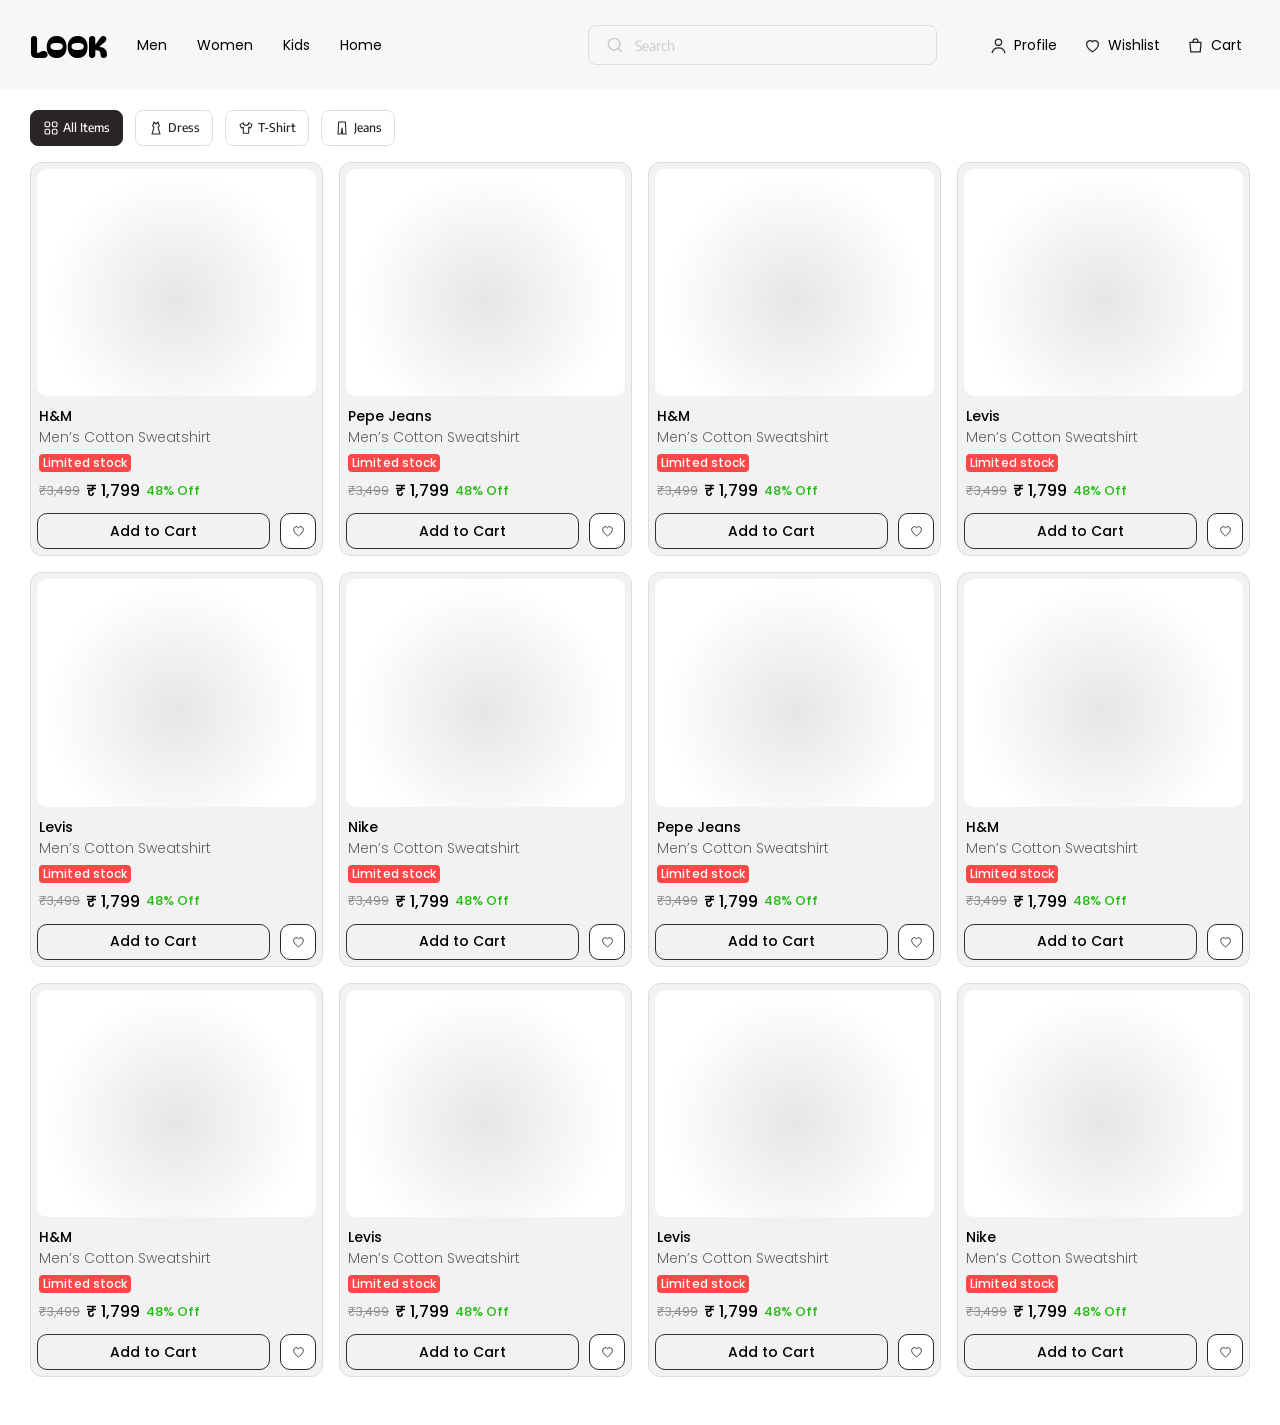
==== index.html @ 6bf1ee9b "Add files via upload" ====
<!doctype html>
<html lang="en">
<head>
<meta charset="utf-8">
<meta name="viewport" content="width=device-width, initial-scale=1">
<title>LOOK – Winterwear</title>
<link rel="preconnect" href="https://fonts.googleapis.com">
<link rel="preconnect" href="https://fonts.gstatic.com" crossorigin>
<link href="https://fonts.googleapis.com/css2?family=Bagel+Fat+One&family=Encode+Sans:wght@400;500&family=Inter:wght@500&family=Poppins:wght@300;400;500&display=swap" rel="stylesheet">
<link rel="stylesheet" href="styles.css">
</head>
<body>
<header class="top">
  <button class="icon menu" aria-label="Menu"><svg width="26" height="16" viewBox="0 0 26 16" fill="none" stroke="#292526" stroke-width="1.5" stroke-linecap="round"><path d="M13 1h12M7 8h18M2 15h23"/></svg></button>
  <a class="logo" href="#" aria-label="LOOK home"><img src="assets/logo.png" alt="" onerror="this.remove()"><span>LOOK</span></a>
  <nav class="nav" aria-label="Primary"><a href="#">Men</a><a href="#">Women</a><a href="#">Kids</a><a href="#">Home</a></nav>
  <label class="search desk"><svg width="20" height="20" viewBox="0 0 24 24" fill="none" stroke="#cac9c9" stroke-width="1.6" stroke-linecap="round"><circle cx="11" cy="11" r="7"/><path d="M20 20l-3.5-3.5"/></svg><span class="sr">Search</span><input type="search" placeholder="Search"></label>
  <div class="tools">
    <button class="tool srch" aria-label="Search"><svg width="19" height="19" viewBox="0 0 24 24" fill="none" stroke="#292526" stroke-width="1.6" stroke-linecap="round"><circle cx="11" cy="11" r="7"/><path d="M20 20l-3.5-3.5"/></svg></button>
    <button class="tool"><svg width="19" height="19" viewBox="0 0 24 24" fill="none" stroke="#292526" stroke-width="1.6" stroke-linecap="round"><circle cx="12" cy="8" r="4"/><path d="M4 21c1-4.5 4-6 8-6s7 1.5 8 6"/></svg><b>Profile</b></button>
    <button class="tool"><svg width="19" height="19" viewBox="0 0 24 24" fill="none" stroke="#292526" stroke-width="1.6" stroke-linejoin="round"><path d="M12 20s-7.5-4.6-7.5-10.2A4.3 4.3 0 0112 7.3a4.3 4.3 0 017.5 2.5C19.5 15.4 12 20 12 20z"/></svg><b>Wishlist</b></button>
    <button class="tool cart" id="cartBtn" aria-label="Cart, 0 items"><svg width="19" height="19" viewBox="0 0 24 24" fill="none" stroke="#292526" stroke-width="1.6" stroke-linecap="round" stroke-linejoin="round"><path d="M5 8h14l-1 12H6L5 8z"/><path d="M9 8V6.5a3 3 0 016 0V8"/></svg><b>Cart</b><i class="badge" id="badge" aria-hidden="true">0</i></button>
  </div>
  <div class="finder">
    <label class="search"><svg width="20" height="20" viewBox="0 0 24 24" fill="none" stroke="#cac9c9" stroke-width="1.6" stroke-linecap="round"><circle cx="11" cy="11" r="7"/><path d="M20 20l-3.5-3.5"/></svg><span class="sr">Search</span><input type="search" placeholder="Search clothes. . ."></label>
    <button class="filter" aria-label="Filters"><svg width="20" height="20" viewBox="0 0 24 24" fill="none" stroke="#fdfdfd" stroke-width="1.5" stroke-linecap="round"><path d="M3 7h9M16 7h5M3 17h5M12 17h9"/><circle cx="14" cy="7" r="2"/><circle cx="10" cy="17" r="2"/></svg></button>
  </div>
</header>
<div class="chips" role="group" aria-label="Category">
  <button class="chip on" aria-pressed="true"><svg width="16" height="16" viewBox="0 0 24 24" fill="none" stroke="currentColor" stroke-width="1.6"><rect x="3" y="3" width="7" height="7" rx="2"/><rect x="14" y="3" width="7" height="7" rx="2"/><rect x="3" y="14" width="7" height="7" rx="2"/><rect x="14" y="14" width="7" height="7" rx="2"/></svg>All Items</button>
  <button class="chip" aria-pressed="false"><svg width="16" height="16" viewBox="0 0 24 24" fill="none" stroke="currentColor" stroke-width="1.6" stroke-linejoin="round"><path d="M9 3l3 3 3-3 2 6-2 2 3 10H6l3-10-2-2z"/></svg>Dress</button>
  <button class="chip" aria-pressed="false"><svg width="16" height="16" viewBox="0 0 24 24" fill="none" stroke="currentColor" stroke-width="1.6" stroke-linejoin="round"><path d="M8 4l-5 3 2 5 3-1v9h8v-9l3 1 2-5-5-3a4 4 0 01-8 0z"/></svg>T-Shirt</button>
  <button class="chip" aria-pressed="false"><svg width="16" height="16" viewBox="0 0 24 24" fill="none" stroke="currentColor" stroke-width="1.6" stroke-linejoin="round"><path d="M7 3h10l1 18h-5l-1-9-1 9H6z"/></svg>Jeans</button>
</div>
<main><div class="grid" id="grid"></div></main>
<div class="scrim" id="scrim"></div>
<div class="sheet" id="sheet" role="dialog" aria-modal="true" aria-labelledby="sheetTitle" aria-hidden="true">
  <div class="sheet-head"><h2 id="sheetTitle">SELECT SIZE</h2><a href="#">Size Chart</a></div>
  <div class="sizes" id="sizes" role="radiogroup" aria-label="Size"></div>
  <div class="sheet-foot"><button class="done" id="done" disabled>Done</button></div>
</div>
<script src="script.js"></script>
</body>
</html>
---- styles.css ----
:root{--card:#f2f2f2;--ink:#292526;--line:#dfdede;--red:#fc4848;--green:#20bc0e;--mute:#8e8e8e}
*{box-sizing:border-box;margin:0}
body{font-family:Poppins,sans-serif;background:#fff;color:#000}
button{font:inherit;color:inherit;background:none;border:0;cursor:pointer}
a{color:inherit;text-decoration:none}
:focus-visible{outline:2px solid var(--ink);outline-offset:2px}
.sr{position:absolute;width:1px;height:1px;overflow:hidden;clip:rect(0 0 0 0)}
.top{display:grid;grid-template-columns:90px 1fr auto;align-items:center;gap:14px 0;padding:14px 16px 0}
.menu{justify-self:start;height:44px}
.logo{justify-self:center;font-family:"Bagel Fat One",sans-serif;font-size:26px;line-height:1}
.logo img{height:25px;display:block}.logo img+span{display:none}
.nav,.tool b,.search.desk{display:none}
.tools{display:flex;gap:6px;justify-self:end}
.tool.srch{display:none}
.media.single .dots{display:none}
.tool{position:relative;display:flex;align-items:center;gap:6px;min-width:44px;height:44px;justify-content:center}
.badge{position:absolute;top:2px;right:0;min-width:17px;height:17px;padding:0 4px;border-radius:9px;background:var(--red);color:#fff;font:500 10px/17px Poppins;text-align:center;font-style:normal;display:none}
.badge.on{display:block}.badge.bump{animation:bump .45s}
@keyframes bump{40%{transform:scale(1.5)}}
.finder{grid-column:1/-1;display:flex;gap:10px}
.search{flex:1;display:flex;align-items:center;gap:8px;height:48px;padding:0 16px;border:1px solid var(--line);border-radius:8px}
.search input{flex:1;min-width:0;border:0;outline:0;background:transparent;font:400 14px "Encode Sans",sans-serif;color:var(--ink)}
.search input::placeholder{color:#cac9c9}
.search:focus-within{border-color:var(--ink)}
.filter{width:48px;height:48px;border-radius:8px;background:var(--ink);display:grid;place-items:center}
.chips{display:flex;gap:12px;overflow-x:auto;padding:14px 16px;scrollbar-width:none}
.chip{flex:none;display:flex;align-items:center;gap:4px;padding:8px 12px;border:1px solid var(--line);border-radius:8px;font:500 12px/1.5 "Encode Sans",sans-serif;color:var(--ink);white-space:nowrap}
.chip.on{background:var(--ink);border-color:var(--ink);color:#fdfdfd}
.grid{display:grid;grid-template-columns:repeat(2,minmax(0,1fr));gap:12px;padding:0 16px 40px;max-width:1440px;margin:0 auto}
.card{display:flex;flex-direction:column;gap:10px;background:var(--card);border:1px solid #ddd;border-radius:12px;padding:4px}
.media{position:relative;border-radius:10px;overflow:hidden;background:radial-gradient(circle at 50% 58%,#e6e6e6 0,#fff 68%)}
.track{display:flex;overflow-x:auto;overflow-y:hidden;overscroll-behavior-x:contain;scroll-snap-type:x mandatory;scrollbar-width:none;aspect-ratio:163/200}
.track::-webkit-scrollbar{display:none}
.slide{position:relative;flex:none;width:100%;scroll-snap-align:center}
.slide img{position:absolute;left:50%;bottom:-4%;transform:translateX(-50%);height:106%;width:auto;max-width:100%;object-fit:contain}
.slide.zoom img{transform:translateX(-50%) scale(1.75);transform-origin:50% 30%}
.dots{position:absolute;bottom:8px;left:50%;transform:translateX(-50%);display:flex;gap:4px;pointer-events:none;transition:opacity .2s}
.dots i{width:6px;height:6px;border-radius:50%;background:#0003;transition:background .2s,transform .2s}
.dots i.on{background:var(--ink);transform:scale(1.25)}
.heart{width:44px;height:44px;display:grid;place-items:center}
.heart>span{position:relative;width:25px;height:25px;border-radius:50%;background:#fff;box-shadow:0 1px 4px #0002;display:grid;place-items:center}
.heart svg{fill:none;stroke:var(--ink);stroke-width:1.6;stroke-linejoin:round;transition:fill .2s,stroke .2s}
.heart[aria-pressed=true] svg{fill:var(--red);stroke:var(--red)}
.heart.pop svg{animation:pop .5s}
.heart.pop>span::after{content:"";position:absolute;inset:0;border-radius:50%;border:2px solid var(--red);animation:ring .5s forwards}
@keyframes pop{35%{transform:scale(1.4)}65%{transform:scale(.88)}}
@keyframes ring{to{transform:scale(2.2);opacity:0}}
.media .heart{position:absolute;top:-2px;right:-2px}
.row .heart{display:none}
.info{display:flex;flex-direction:column;gap:6px;padding:0 2px;flex:1}
.name{display:flex;flex-direction:column;font-size:13px}
.name b{font-weight:500}.name span{font-weight:300;color:#0009;display:-webkit-box;-webkit-line-clamp:2;-webkit-box-orient:vertical;overflow:hidden}
.tag{align-self:flex-start;background:var(--red);color:#fff;font:500 10px/15px Poppins;letter-spacing:.1px;padding:0 4px;border-radius:4px}
.price{display:flex;align-items:center;gap:6px;margin-top:auto}
.old{font-size:12px;color:var(--mute);text-decoration:line-through}
.now{font-size:14px;font-weight:500}.off{font-size:11px;font-weight:500;color:var(--green)}
.row{display:flex;align-items:center;gap:10px;padding:0 1px 1px;width:100%;min-width:0}
.cta{flex:1;min-width:0;min-height:44px;border:1px solid #000c;border-radius:10px;font:500 13px Poppins;transition:background .2s,color .2s,border-color .2s,transform .1s}
.cta:active{transform:scale(.97)}
.cta.added{background:var(--green);border-color:var(--green);color:#fff}
.cta.added svg{margin-right:4px;vertical-align:-2px;stroke-dasharray:20;animation:tick .35s}
@keyframes tick{from{stroke-dashoffset:20}}
.scrim{position:fixed;inset:0;background:#0006;opacity:0;visibility:hidden;transition:opacity .25s,visibility .25s;z-index:10}
.sheet{position:fixed;left:0;right:0;bottom:0;z-index:11;background:#fff;border-radius:10px 10px 0 0;transform:translateY(100%);visibility:hidden;transition:transform .28s,visibility .28s;padding-bottom:max(10px,env(safe-area-inset-bottom))}
.open .sheet{transform:none;visibility:visible}.open .scrim{opacity:1;visibility:visible}
.sheet-head{display:flex;justify-content:space-between;align-items:center;padding:16px 16px 5px}
.sheet h2{font:500 14px Poppins}.sheet-head a{font-size:12px}
.sizes{display:flex;gap:10px;padding:16px}
.size{flex:1;min-width:0;min-height:44px;border:1px solid #0003;border-radius:9px;font:500 13px Poppins;transition:background .15s,color .15s,transform .15s}
.size[aria-checked=true]{background:var(--ink);border-color:var(--ink);color:#fff;transform:scale(1.06)}
.size:disabled{color:#0006;background:#f6f6f6;cursor:not-allowed;text-decoration:line-through}
.sheet-foot{padding:0 10px 10px}
.done{width:100%;height:46px;border-radius:8px;background:#171717;color:#fff;font:500 15px Inter,sans-serif;text-transform:uppercase}
.done:disabled{background:#bdbdbd;cursor:not-allowed}
@media(min-width:768px){
 .top{grid-template-columns:auto 1fr auto;gap:0 30px;padding:0 30px;min-height:50px;background:#f7f7f7}
 .menu,.finder{display:none}.logo{justify-self:start}.logo{font-size:30px}
 .nav{display:flex;gap:30px;font-size:14px;justify-self:start}.logo,.nav{grid-row:1}
 .top{grid-template-columns:auto 1fr auto auto}.tools{grid-column:4}
 .chips{padding:20px 30px 16px}.grid{grid-template-columns:repeat(3,minmax(0,1fr));gap:16px;padding:0 30px 48px}
 .track{aspect-ratio:218/158}.name{font-size:14px}.tag{font-size:11px}
 .sheet{left:50%;right:auto;bottom:auto;top:50%;width:420px;border-radius:12px;transform:translate(-50%,-46%);opacity:0;transition:transform .28s,opacity .28s,visibility .28s}
 .open .sheet{transform:translate(-50%,-50%);opacity:1}
}
@media(min-width:1024px){
 .search.desk{display:flex;width:349px;height:40px;grid-column:3}
 .tools{gap:10px}.tool b{display:block;font:400 14px Poppins}.tool{padding:0 8px}
 .top{grid-template-columns:auto 1fr auto auto;align-items:center;min-height:90px}.top .desk{margin-right:14px}
 .grid{grid-template-columns:repeat(4,minmax(0,1fr))}.card{padding:6px}
 .track{aspect-ratio:319/260}.name{font-size:14px}.tag{font-size:12px;line-height:18px}
 .old{font-size:12px}.now{font-size:16px}.off{font-size:13px}
 .media .heart{display:none}.row .heart{display:grid}.row{padding:0}
 .row .heart{flex:none;box-sizing:border-box;width:36px;height:36px;margin:0;padding:0;border:1px solid var(--ink);border-radius:10px;background:#fff}
 .row .heart>span{width:20px;height:20px;background:none;box-shadow:none;border-radius:0}
 .row .heart>span::after{border-radius:8px}.cta{min-height:36px;font-size:14px}
 .dots{opacity:0}.media:hover .dots,.media:focus-within .dots{opacity:1}
 .track{scrollbar-width:none}
}
@media(min-width:768px) and (max-width:1023px){.tool.srch{display:flex}}
@media(prefers-reduced-motion:reduce){*{animation:none!important;transition:none!important;scroll-behavior:auto!important}}
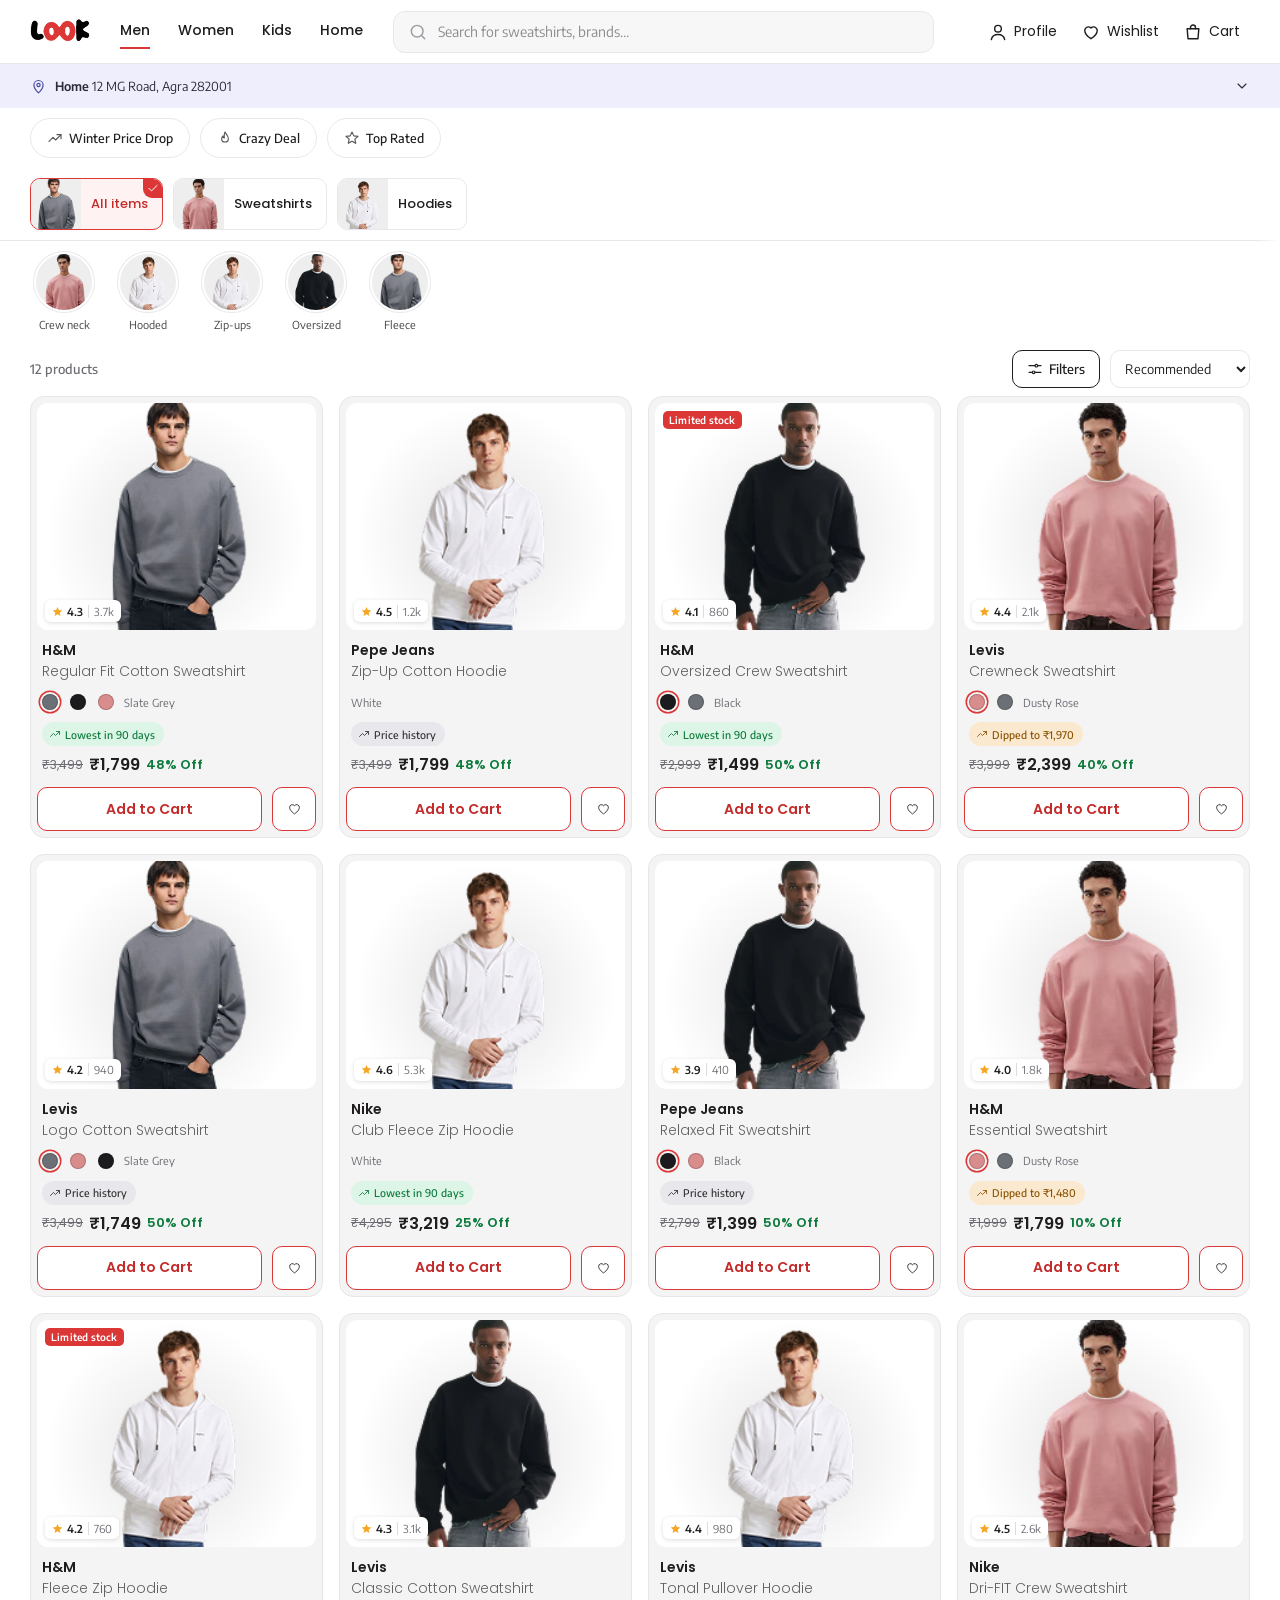
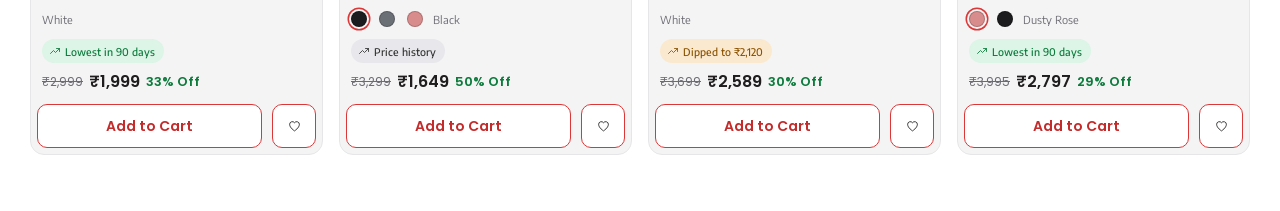
==== commit 1264133e: "Add files via upload" ====
--- a/index.html
+++ b/index.html
@@ -6,39 +6,27 @@
 <title>LOOK – Winterwear</title>
 <link rel="preconnect" href="https://fonts.googleapis.com">
 <link rel="preconnect" href="https://fonts.gstatic.com" crossorigin>
-<link href="https://fonts.googleapis.com/css2?family=Bagel+Fat+One&family=Encode+Sans:wght@400;500&family=Inter:wght@500&family=Poppins:wght@300;400;500&display=swap" rel="stylesheet">
+<link href="https://fonts.googleapis.com/css2?family=Bagel+Fat+One&family=Encode+Sans:wght@400;500;600&family=Poppins:wght@300;400;500;600;700&display=swap" rel="stylesheet">
 <link rel="stylesheet" href="styles.css">
 </head>
-<body>
-<header class="top">
-  <button class="icon menu" aria-label="Menu"><svg width="26" height="16" viewBox="0 0 26 16" fill="none" stroke="#292526" stroke-width="1.5" stroke-linecap="round"><path d="M13 1h12M7 8h18M2 15h23"/></svg></button>
-  <a class="logo" href="#" aria-label="LOOK home"><img src="assets/logo.png" alt="" onerror="this.remove()"><span>LOOK</span></a>
-  <nav class="nav" aria-label="Primary"><a href="#">Men</a><a href="#">Women</a><a href="#">Kids</a><a href="#">Home</a></nav>
-  <label class="search desk"><svg width="20" height="20" viewBox="0 0 24 24" fill="none" stroke="#cac9c9" stroke-width="1.6" stroke-linecap="round"><circle cx="11" cy="11" r="7"/><path d="M20 20l-3.5-3.5"/></svg><span class="sr">Search</span><input type="search" placeholder="Search"></label>
-  <div class="tools">
-    <button class="tool srch" aria-label="Search"><svg width="19" height="19" viewBox="0 0 24 24" fill="none" stroke="#292526" stroke-width="1.6" stroke-linecap="round"><circle cx="11" cy="11" r="7"/><path d="M20 20l-3.5-3.5"/></svg></button>
-    <button class="tool"><svg width="19" height="19" viewBox="0 0 24 24" fill="none" stroke="#292526" stroke-width="1.6" stroke-linecap="round"><circle cx="12" cy="8" r="4"/><path d="M4 21c1-4.5 4-6 8-6s7 1.5 8 6"/></svg><b>Profile</b></button>
-    <button class="tool"><svg width="19" height="19" viewBox="0 0 24 24" fill="none" stroke="#292526" stroke-width="1.6" stroke-linejoin="round"><path d="M12 20s-7.5-4.6-7.5-10.2A4.3 4.3 0 0112 7.3a4.3 4.3 0 017.5 2.5C19.5 15.4 12 20 12 20z"/></svg><b>Wishlist</b></button>
-    <button class="tool cart" id="cartBtn" aria-label="Cart, 0 items"><svg width="19" height="19" viewBox="0 0 24 24" fill="none" stroke="#292526" stroke-width="1.6" stroke-linecap="round" stroke-linejoin="round"><path d="M5 8h14l-1 12H6L5 8z"/><path d="M9 8V6.5a3 3 0 016 0V8"/></svg><b>Cart</b><i class="badge" id="badge" aria-hidden="true">0</i></button>
+<body data-listing="1">
+<div id="locwrap"></div>
+<div class="rows">
+  <div class="scroll" id="quick" role="group" aria-label="Quick filters"></div>
+  <div class="scroll tiles" id="tiles" role="group" aria-label="Category"></div>
+  <div class="scroll circs" id="circs" role="group" aria-label="Style"></div>
+</div>
+<div class="head"><p class="count" id="count" aria-live="polite"></p>
+  <div class="ctl">
+    <button class="fbtn" id="fbtn" type="button" aria-haspopup="dialog"><svg width="16" height="16" viewBox="0 0 24 24" fill="none" stroke="currentColor" stroke-width="1.7" stroke-linecap="round"><path d="M3 7h9M16 7h5M3 17h5M12 17h9"/><circle cx="14" cy="7" r="2"/><circle cx="10" cy="17" r="2"/></svg>Filters<em id="fcount">0</em></button>
+    <label class="sr" for="sort">Sort by</label>
+    <select class="sort" id="sort"><option value="rec">Recommended</option><option value="pa">Price: low to high</option><option value="pd">Price: high to low</option><option value="disc">Biggest discount</option><option value="rate">Top rated</option></select>
   </div>
-  <div class="finder">
-    <label class="search"><svg width="20" height="20" viewBox="0 0 24 24" fill="none" stroke="#cac9c9" stroke-width="1.6" stroke-linecap="round"><circle cx="11" cy="11" r="7"/><path d="M20 20l-3.5-3.5"/></svg><span class="sr">Search</span><input type="search" placeholder="Search clothes. . ."></label>
-    <button class="filter" aria-label="Filters"><svg width="20" height="20" viewBox="0 0 24 24" fill="none" stroke="#fdfdfd" stroke-width="1.5" stroke-linecap="round"><path d="M3 7h9M16 7h5M3 17h5M12 17h9"/><circle cx="14" cy="7" r="2"/><circle cx="10" cy="17" r="2"/></svg></button>
-  </div>
-</header>
-<div class="chips" role="group" aria-label="Category">
-  <button class="chip on" aria-pressed="true"><svg width="16" height="16" viewBox="0 0 24 24" fill="none" stroke="currentColor" stroke-width="1.6"><rect x="3" y="3" width="7" height="7" rx="2"/><rect x="14" y="3" width="7" height="7" rx="2"/><rect x="3" y="14" width="7" height="7" rx="2"/><rect x="14" y="14" width="7" height="7" rx="2"/></svg>All Items</button>
-  <button class="chip" aria-pressed="false"><svg width="16" height="16" viewBox="0 0 24 24" fill="none" stroke="currentColor" stroke-width="1.6" stroke-linejoin="round"><path d="M9 3l3 3 3-3 2 6-2 2 3 10H6l3-10-2-2z"/></svg>Dress</button>
-  <button class="chip" aria-pressed="false"><svg width="16" height="16" viewBox="0 0 24 24" fill="none" stroke="currentColor" stroke-width="1.6" stroke-linejoin="round"><path d="M8 4l-5 3 2 5 3-1v9h8v-9l3 1 2-5-5-3a4 4 0 01-8 0z"/></svg>T-Shirt</button>
-  <button class="chip" aria-pressed="false"><svg width="16" height="16" viewBox="0 0 24 24" fill="none" stroke="currentColor" stroke-width="1.6" stroke-linejoin="round"><path d="M7 3h10l1 18h-5l-1-9-1 9H6z"/></svg>Jeans</button>
 </div>
-<main><div class="grid" id="grid"></div></main>
-<div class="scrim" id="scrim"></div>
-<div class="sheet" id="sheet" role="dialog" aria-modal="true" aria-labelledby="sheetTitle" aria-hidden="true">
-  <div class="sheet-head"><h2 id="sheetTitle">SELECT SIZE</h2><a href="#">Size Chart</a></div>
-  <div class="sizes" id="sizes" role="radiogroup" aria-label="Size"></div>
-  <div class="sheet-foot"><button class="done" id="done" disabled>Done</button></div>
-</div>
+<div class="active" id="active" aria-label="Active filters"></div>
+<main id="main"><div class="grid" id="grid"></div></main>
+<nav class="fab" id="fab" aria-label="Sort and filter"></nav>
+<script src="common.js"></script>
 <script src="script.js"></script>
 </body>
 </html>
--- a/styles.css
+++ b/styles.css
@@ -1,100 +1,431 @@
-:root{--card:#f2f2f2;--ink:#292526;--line:#dfdede;--red:#fc4848;--green:#20bc0e;--mute:#8e8e8e}
+:root{--brand:#dc3737;--brand-d:#c42b2b;--brand-bg:#fff2f2;--brand-line:#f2b6b6;--ink:#1f1d1e;--mute:#6b6b72;--line:#e8e8ec;--card:#f4f4f5;--lav:#eeeefd;--green:#12a150;--gtxt:#0b7a3b;--amber:#8a5200;--red:#dc3737;--lowtxt:#b3261e;--r:14px}
 *{box-sizing:border-box;margin:0}
-body{font-family:Poppins,sans-serif;background:#fff;color:#000}
-button{font:inherit;color:inherit;background:none;border:0;cursor:pointer}
+html{-webkit-text-size-adjust:100%}
+body{font-family:Poppins,sans-serif;background:#fff;color:var(--ink);overflow-x:hidden}
+button,input,select{font:inherit;color:inherit}
+button{background:none;border:0;cursor:pointer;-webkit-tap-highlight-color:transparent}
 a{color:inherit;text-decoration:none}
 :focus-visible{outline:2px solid var(--ink);outline-offset:2px}
-.sr{position:absolute;width:1px;height:1px;overflow:hidden;clip:rect(0 0 0 0)}
-.top{display:grid;grid-template-columns:90px 1fr auto;align-items:center;gap:14px 0;padding:14px 16px 0}
-.menu{justify-self:start;height:44px}
-.logo{justify-self:center;font-family:"Bagel Fat One",sans-serif;font-size:26px;line-height:1}
+.sr{position:absolute;width:1px;height:1px;overflow:hidden;clip:rect(0 0 0 0);white-space:nowrap}
+.skip{position:absolute;left:8px;top:-60px;background:#000;color:#fff;padding:10px 14px;border-radius:8px;z-index:80}.skip:focus{top:8px}
+
+/* ---------- header ---------- */
+.top{display:flex;flex-wrap:wrap;align-items:center;gap:0 6px;padding:8px 12px;background:#fff;position:sticky;top:0;z-index:20;border-bottom:1px solid var(--line)}
+.icon{width:40px;height:40px;display:grid;place-items:center;border-radius:50%;margin-left:-6px}
+.icon.ghost{display:none}
+.logo{font-family:"Bagel Fat One",sans-serif;font-size:26px;line-height:1;display:flex}
 .logo img{height:25px;display:block}.logo img+span{display:none}
-.nav,.tool b,.search.desk{display:none}
-.tools{display:flex;gap:6px;justify-self:end}
-.tool.srch{display:none}
-.media.single .dots{display:none}
-.tool{position:relative;display:flex;align-items:center;gap:6px;min-width:44px;height:44px;justify-content:center}
-.badge{position:absolute;top:2px;right:0;min-width:17px;height:17px;padding:0 4px;border-radius:9px;background:var(--red);color:#fff;font:500 10px/17px Poppins;text-align:center;font-style:normal;display:none}
+.nav,.tool b,.search.desk,.tool.prof{display:none}
+.tools{display:flex;gap:2px;margin-left:auto}
+.tool{position:relative;display:flex;align-items:center;gap:6px;min-width:42px;height:42px;justify-content:center;white-space:nowrap;border-radius:50%}
+.avatar{width:26px;height:26px;border-radius:50%;background:var(--ink);color:#fff;font:500 13px/26px Poppins;text-align:center}
+.avatar.lg{width:48px;height:48px;font-size:20px;line-height:48px}
+.badge{position:absolute;top:3px;right:1px;min-width:17px;height:17px;padding:0 4px;border-radius:9px;background:var(--brand);color:#fff;font:600 10px/17px Poppins;text-align:center;font-style:normal;display:none}
 .badge.on{display:block}.badge.bump{animation:bump .45s}
 @keyframes bump{40%{transform:scale(1.5)}}
-.finder{grid-column:1/-1;display:flex;gap:10px}
-.search{flex:1;display:flex;align-items:center;gap:8px;height:48px;padding:0 16px;border:1px solid var(--line);border-radius:8px}
+.finder{display:none;flex:0 0 100%;padding:4px 0 8px}.top.searching .finder{display:flex}
+.search{flex:1;display:flex;align-items:center;gap:8px;height:44px;padding:0 14px;border:1px solid var(--line);border-radius:12px;background:#f7f7f8;color:#9a9aa1}
 .search input{flex:1;min-width:0;border:0;outline:0;background:transparent;font:400 14px "Encode Sans",sans-serif;color:var(--ink)}
-.search input::placeholder{color:#cac9c9}
-.search:focus-within{border-color:var(--ink)}
-.filter{width:48px;height:48px;border-radius:8px;background:var(--ink);display:grid;place-items:center}
-.chips{display:flex;gap:12px;overflow-x:auto;padding:14px 16px;scrollbar-width:none}
-.chip{flex:none;display:flex;align-items:center;gap:4px;padding:8px 12px;border:1px solid var(--line);border-radius:8px;font:500 12px/1.5 "Encode Sans",sans-serif;color:var(--ink);white-space:nowrap}
-.chip.on{background:var(--ink);border-color:var(--ink);color:#fdfdfd}
-.grid{display:grid;grid-template-columns:repeat(2,minmax(0,1fr));gap:12px;padding:0 16px 40px;max-width:1440px;margin:0 auto}
-.card{display:flex;flex-direction:column;gap:10px;background:var(--card);border:1px solid #ddd;border-radius:12px;padding:4px}
-.media{position:relative;border-radius:10px;overflow:hidden;background:radial-gradient(circle at 50% 58%,#e6e6e6 0,#fff 68%)}
+.search input::placeholder{color:#8d8c8c}
+.search:focus-within{border-color:var(--ink);background:#fff}
+
+/* ---------- location bar ---------- */
+.loc{display:flex;align-items:center;gap:8px;width:100%;min-height:44px;padding:0 16px;background:var(--lav);font:400 12.5px "Encode Sans",sans-serif;text-align:left;color:#2a2a3a}
+.loc span{flex:1;min-width:0;overflow:hidden;text-overflow:ellipsis;white-space:nowrap}.loc b{font-weight:600}
+.loc svg:first-child{color:#4a4aa0;flex:none}.loc:hover{background:#e6e6fb}
+
+/* ---------- discovery rows ---------- */
+.rows{max-width:1440px;margin:0 auto}
+.scroll{display:flex;gap:10px;overflow-x:auto;padding:10px 16px;scrollbar-width:none;-webkit-mask-image:linear-gradient(90deg,#000 calc(100% - 24px),transparent);mask-image:linear-gradient(90deg,#000 calc(100% - 24px),transparent)}
+.scroll::-webkit-scrollbar{display:none}
+.qchip{flex:none;display:flex;align-items:center;gap:6px;min-height:40px;padding:0 16px;border:1px solid var(--line);border-radius:22px;font:500 12.5px "Encode Sans",sans-serif;white-space:nowrap;background:#fff;transition:background .15s,border-color .15s,box-shadow .15s}
+.qchip svg{color:#555}
+.qchip[aria-pressed=true]{background:var(--brand-bg);border-color:var(--brand);color:var(--brand-d)}.qchip[aria-pressed=true] svg{color:var(--brand)}
+.tiles{padding-top:4px;border-bottom:1px solid var(--line)}
+.tile{position:relative;flex:none;display:flex;align-items:center;gap:10px;min-width:128px;height:52px;padding:0 14px 0 0;border:1px solid var(--line);border-radius:10px;background:#fff;overflow:hidden;font:500 13px Poppins;transition:border-color .15s,background .15s}
+.tile .im{width:50px;height:50px;flex:none;background:#eee center 14%/cover no-repeat}
+.tile[aria-pressed=true]{border-color:var(--brand);background:var(--brand-bg);color:var(--brand-d)}
+.tile .ck{position:absolute;top:-1px;right:-1px;width:20px;height:20px;border-radius:0 9px 0 9px;background:var(--brand);color:#fff;display:none;place-items:center}
+.tile[aria-pressed=true] .ck{display:grid}
+.circs{padding-top:14px;gap:16px}
+.circ{flex:none;width:68px;display:flex;flex-direction:column;align-items:center;gap:6px;font:400 11px "Encode Sans",sans-serif;color:#444;text-align:center}
+.circ .im{width:60px;height:60px;border-radius:50%;background:#eee center 12%/cover no-repeat;border:2px solid #fff;box-shadow:0 0 0 1px var(--line);transition:box-shadow .15s}
+.circ[aria-pressed=true]{color:var(--brand-d);font-weight:500}.circ[aria-pressed=true] .im{box-shadow:0 0 0 2px var(--brand)}
+.head{display:flex;align-items:center;justify-content:space-between;gap:12px;padding:6px 16px 8px}
+.count{font:500 13px "Encode Sans",sans-serif;color:var(--mute)}
+.ctl{display:none;align-items:center;gap:10px}
+.fbtn{position:relative;display:flex;align-items:center;gap:6px;height:38px;padding:0 14px;border:1px solid var(--ink);border-radius:10px;font:500 13px "Encode Sans",sans-serif}
+.fbtn em{font-style:normal;background:var(--brand);color:#fff;border-radius:9px;min-width:18px;height:18px;font-size:11px;line-height:18px;text-align:center;display:none}.fbtn em.on{display:block}
+.sort{height:38px;border:1px solid var(--line);border-radius:10px;padding:0 10px;background:#fff;font:400 13px "Encode Sans",sans-serif}
+.active{display:flex;flex-wrap:wrap;gap:8px;padding:0 16px 10px}.active:empty{display:none}
+.pill{display:flex;align-items:center;gap:6px;min-height:30px;padding:0 6px 0 12px;border-radius:15px;background:var(--brand-bg);color:var(--brand-d);font:500 12px "Encode Sans",sans-serif}
+.pill i{width:20px;height:20px;border-radius:50%;display:grid;place-items:center;font-style:normal;font-size:15px;line-height:1}
+.pill:hover i{background:#fbd9d9}
+.pill.clear{background:none;text-decoration:underline;padding:0 8px;text-underline-offset:3px}
+
+/* ---------- grid + card ---------- */
+.grid{display:grid;grid-template-columns:repeat(2,minmax(0,1fr));gap:12px;padding:0 16px 110px;max-width:1440px;margin:0 auto}
+.card{display:flex;flex-direction:column;gap:10px;background:var(--card);border:1px solid #e6e6e8;border-radius:var(--r);padding:4px;animation:rise .35s both}
+@keyframes rise{from{opacity:0;transform:translateY(8px)}}
+.media{position:relative;border-radius:11px;overflow:hidden;background:radial-gradient(circle at 50% 58%,#e4e4e6 0,#fff 68%)}
 .track{display:flex;overflow-x:auto;overflow-y:hidden;overscroll-behavior-x:contain;scroll-snap-type:x mandatory;scrollbar-width:none;aspect-ratio:163/200}
 .track::-webkit-scrollbar{display:none}
-.slide{position:relative;flex:none;width:100%;scroll-snap-align:center}
+.slide{position:relative;flex:none;width:100%;scroll-snap-align:center;overflow:hidden}
 .slide img{position:absolute;left:50%;bottom:-4%;transform:translateX(-50%);height:106%;width:auto;max-width:100%;object-fit:contain}
 .slide.zoom img{transform:translateX(-50%) scale(1.75);transform-origin:50% 30%}
-.dots{position:absolute;bottom:8px;left:50%;transform:translateX(-50%);display:flex;gap:4px;pointer-events:none;transition:opacity .2s}
+.dots{position:absolute;bottom:9px;right:10px;display:flex;gap:4px;pointer-events:none;transition:opacity .2s}
 .dots i{width:6px;height:6px;border-radius:50%;background:#0003;transition:background .2s,transform .2s}
 .dots i.on{background:var(--ink);transform:scale(1.25)}
+.media.single .dots{display:none}
+.rate{position:absolute;left:8px;bottom:8px;display:flex;align-items:center;gap:4px;height:22px;padding:0 7px;border-radius:6px;background:#fff;box-shadow:0 1px 4px #0002;font:600 11px "Encode Sans",sans-serif;pointer-events:none}
+.rate span{color:var(--mute);font-weight:400;border-left:1px solid #ddd;padding-left:5px;margin-left:1px}
+.ltag{position:absolute;left:8px;top:8px;background:var(--brand);color:#fff;font:600 10px/16px "Encode Sans",sans-serif;padding:1px 6px;border-radius:5px;letter-spacing:.2px;pointer-events:none}
 .heart{width:44px;height:44px;display:grid;place-items:center}
-.heart>span{position:relative;width:25px;height:25px;border-radius:50%;background:#fff;box-shadow:0 1px 4px #0002;display:grid;place-items:center}
+.heart>span{position:relative;width:26px;height:26px;border-radius:50%;background:#fff;box-shadow:0 1px 4px #0002;display:grid;place-items:center}
 .heart svg{fill:none;stroke:var(--ink);stroke-width:1.6;stroke-linejoin:round;transition:fill .2s,stroke .2s}
-.heart[aria-pressed=true] svg{fill:var(--red);stroke:var(--red)}
+.heart[aria-pressed=true] svg{fill:var(--brand);stroke:var(--brand)}
 .heart.pop svg{animation:pop .5s}
-.heart.pop>span::after{content:"";position:absolute;inset:0;border-radius:50%;border:2px solid var(--red);animation:ring .5s forwards}
+.heart.pop>span::after{content:"";position:absolute;inset:0;border-radius:50%;border:2px solid var(--brand);animation:ring .5s forwards}
 @keyframes pop{35%{transform:scale(1.4)}65%{transform:scale(.88)}}
 @keyframes ring{to{transform:scale(2.2);opacity:0}}
 .media .heart{position:absolute;top:-2px;right:-2px}
 .row .heart{display:none}
-.info{display:flex;flex-direction:column;gap:6px;padding:0 2px;flex:1}
+.info{display:flex;flex-direction:column;gap:6px;padding:0 5px;flex:1}
 .name{display:flex;flex-direction:column;font-size:13px}
-.name b{font-weight:500}.name span{font-weight:300;color:#0009;display:-webkit-box;-webkit-line-clamp:2;-webkit-box-orient:vertical;overflow:hidden}
-.tag{align-self:flex-start;background:var(--red);color:#fff;font:500 10px/15px Poppins;letter-spacing:.1px;padding:0 4px;border-radius:4px}
-.price{display:flex;align-items:center;gap:6px;margin-top:auto}
+.name b{font-weight:600}.name span{font-weight:300;color:#0009;display:-webkit-box;-webkit-line-clamp:2;-webkit-box-orient:vertical;overflow:hidden;min-height:2.9em}
+.sw{display:flex;align-items:center;min-height:28px;margin-left:-6px}
+.sw button{width:28px;height:28px;display:grid;place-items:center;border-radius:50%;flex:none}
+.sw button i{width:16px;height:16px;border-radius:50%;border:1px solid #0003;transition:box-shadow .15s,transform .15s}
+.sw button[aria-checked=true] i{box-shadow:0 0 0 2px var(--card),0 0 0 3.5px var(--brand)}
+.sw em{font:400 11px "Encode Sans",sans-serif;color:var(--mute);font-style:normal;margin-left:4px;white-space:nowrap;overflow:hidden;text-overflow:ellipsis;min-width:0}
+.sw.one{margin-left:0}.sw.one button{display:none}.sw.one em{margin:0}
+.meta{display:flex;align-items:center;min-height:24px}
+.pc{display:inline-flex;align-items:center;gap:4px;min-height:24px;padding:0 9px 0 7px;border-radius:12px;font:500 10.5px "Encode Sans",sans-serif;background:#e8e8ec;color:#333;white-space:nowrap;transition:filter .15s}
+.pc.good{background:#dcf5e6;color:var(--gtxt)}.pc.warn{background:#fbe9cf;color:var(--amber)}
+.price{display:flex;align-items:center;gap:6px;margin-top:auto;flex-wrap:wrap}
 .old{font-size:12px;color:var(--mute);text-decoration:line-through}
-.now{font-size:14px;font-weight:500}.off{font-size:11px;font-weight:500;color:var(--green)}
+.now{font-size:14.5px;font-weight:600}.off{font-size:11px;font-weight:600;color:var(--gtxt)}
 .row{display:flex;align-items:center;gap:10px;padding:0 1px 1px;width:100%;min-width:0}
-.cta{flex:1;min-width:0;min-height:44px;border:1px solid #000c;border-radius:10px;font:500 13px Poppins;transition:background .2s,color .2s,border-color .2s,transform .1s}
+.cta{flex:1;min-width:0;min-height:44px;border:1.5px solid var(--brand);color:var(--brand-d);border-radius:10px;font:600 13px Poppins;transition:background .2s,color .2s,border-color .2s,transform .1s;display:flex;align-items:center;justify-content:center;gap:6px;white-space:nowrap;background:#fff}
 .cta:active{transform:scale(.97)}
 .cta.added{background:var(--green);border-color:var(--green);color:#fff}
-.cta.added svg{margin-right:4px;vertical-align:-2px;stroke-dasharray:20;animation:tick .35s}
+.cta.added svg{stroke-dasharray:20;animation:tick .35s}
+.cta.bagged{background:var(--brand);border-color:var(--brand);color:#fff}
+.cta:disabled{opacity:.5;cursor:not-allowed}
 @keyframes tick{from{stroke-dashoffset:20}}
-.scrim{position:fixed;inset:0;background:#0006;opacity:0;visibility:hidden;transition:opacity .25s,visibility .25s;z-index:10}
-.sheet{position:fixed;left:0;right:0;bottom:0;z-index:11;background:#fff;border-radius:10px 10px 0 0;transform:translateY(100%);visibility:hidden;transition:transform .28s,visibility .28s;padding-bottom:max(10px,env(safe-area-inset-bottom))}
-.open .sheet{transform:none;visibility:visible}.open .scrim{opacity:1;visibility:visible}
-.sheet-head{display:flex;justify-content:space-between;align-items:center;padding:16px 16px 5px}
-.sheet h2{font:500 14px Poppins}.sheet-head a{font-size:12px}
-.sizes{display:flex;gap:10px;padding:16px}
-.size{flex:1;min-width:0;min-height:44px;border:1px solid #0003;border-radius:9px;font:500 13px Poppins;transition:background .15s,color .15s,transform .15s}
-.size[aria-checked=true]{background:var(--ink);border-color:var(--ink);color:#fff;transform:scale(1.06)}
-.size:disabled{color:#0006;background:#f6f6f6;cursor:not-allowed;text-decoration:line-through}
-.sheet-foot{padding:0 10px 10px}
-.done{width:100%;height:46px;border-radius:8px;background:#171717;color:#fff;font:500 15px Inter,sans-serif;text-transform:uppercase}
-.done:disabled{background:#bdbdbd;cursor:not-allowed}
+.empty{grid-column:1/-1;text-align:center;padding:64px 16px;display:flex;flex-direction:column;align-items:center;gap:12px}
+.empty h2{font:600 18px Poppins}.empty p{font:300 14px Poppins;color:#0009;max-width:32ch}
+
+/* floating action bar (mobile) */
+.fab{position:fixed;left:50%;bottom:max(14px,env(safe-area-inset-bottom));transform:translateX(-50%);z-index:25;width:min(calc(100% - 28px),380px);display:flex;align-items:stretch;background:#fff;border-radius:30px;box-shadow:0 8px 28px #0003,0 0 0 1px #0000000d;padding:6px 8px;transition:transform .25s,opacity .25s}
+.open .fab,.pan-open .fab{transform:translate(-50%,140%);opacity:0;pointer-events:none}
+.fab button{position:relative;flex:1;display:flex;flex-direction:column;align-items:center;gap:2px;padding:6px 0 4px;font:500 11px "Encode Sans",sans-serif;color:#333;border-radius:14px}
+.fab button.sep{border-left:1px solid var(--line);border-radius:0;margin-left:4px}
+.fab i{position:absolute;top:4px;left:calc(50% + 6px);width:8px;height:8px;border-radius:50%;background:var(--brand);display:none;border:1.5px solid #fff;box-sizing:content-box}
+.fab .on i{display:block}.fab .on{color:var(--brand-d)}
+
+/* ---------- sheet / toast ---------- */
+.scrim{position:fixed;inset:0;background:#0007;opacity:0;visibility:hidden;transition:opacity .25s,visibility .25s;z-index:40}
+.sheet{position:fixed;left:0;right:0;bottom:0;z-index:41;background:#fff;border-radius:18px 18px 0 0;transform:translateY(100%);visibility:hidden;transition:transform .28s cubic-bezier(.22,1,.36,1),visibility .28s;padding-bottom:max(10px,env(safe-area-inset-bottom));max-height:92vh;overflow:auto}
+.open .sheet:not([aria-hidden=true]){transform:none;visibility:visible}
+.open .scrim{opacity:1;visibility:visible}
+.scrim.p.on{opacity:1;visibility:visible;z-index:49}
+.sheet-head{display:flex;justify-content:space-between;align-items:center;padding:16px 16px 6px;position:sticky;top:0;background:#fff;z-index:1}
+.sheet h2{font:600 14px Poppins;text-transform:uppercase;letter-spacing:.4px}
+.x{width:44px;height:44px;margin:-10px -10px -10px 0;font-size:26px;line-height:1;border-radius:50%}
+.mini{display:flex;gap:12px;align-items:center;padding:8px 16px}
+.mini .th{width:56px;height:64px;border-radius:10px;background:radial-gradient(circle at 50% 58%,#e4e4e6,#fff 68%);position:relative;overflow:hidden;flex:none}
+.mini img{position:absolute;left:50%;bottom:-3%;transform:translateX(-50%);height:104%}
+.mini b{font:600 14px Poppins;display:block}.mini span{font:300 13px Poppins;color:#0009}
+.sizes{display:flex;gap:8px;padding:14px 16px 8px}
+.size{flex:1;min-width:0;min-height:50px;border:1.5px solid #0002;border-radius:10px;font:600 13px Poppins;transition:background .15s,color .15s,border-color .15s;display:flex;flex-direction:column;align-items:center;justify-content:center;line-height:1.2;background:#fff}
+.size small{font:400 10px "Encode Sans",sans-serif;color:var(--lowtxt)}
+.size[aria-checked=true]{background:var(--brand);border-color:var(--brand);color:#fff}.size[aria-checked=true] small{color:#fff}
+.size:disabled{color:#0007;background:#f6f6f6;cursor:not-allowed;text-decoration:line-through}
+.hint{padding:0 16px 8px;font:400 12px "Encode Sans",sans-serif;color:var(--mute);min-height:26px}
+.sheet-foot{padding:6px 12px 10px}
+.done{width:100%;height:50px;border-radius:12px;background:var(--brand);color:#fff;font:600 15px Poppins;display:flex;align-items:center;justify-content:center;gap:8px;transition:background .15s,transform .1s}
+.done:active{transform:scale(.98)}
+.done:disabled{background:#c9c9cf;cursor:not-allowed}
+.done.sm{width:auto;padding:0 22px;height:48px}
+.done.ink{background:var(--ink)}
+.acct{display:flex;gap:14px;align-items:center;padding:12px 16px}.acct p{font:300 13px Poppins;color:#0009}
+.pinf{padding:8px 16px 16px}.pinrow{display:flex;gap:10px}.pinrow input{flex:1;min-width:0;height:48px;border:1.5px solid #0003;border-radius:10px;padding:0 14px;font:500 16px "Encode Sans",sans-serif;letter-spacing:1px}
+.pinrow input:focus{border-color:var(--brand);outline:0}
+.pins{display:flex;flex-wrap:wrap;gap:8px;margin-top:8px}
+.opt{min-height:40px;padding:0 14px;border:1.5px solid #0002;border-radius:10px;font:500 13px Poppins;display:flex;align-items:center;gap:8px;background:#fff}
+.opt small{font:400 11px "Encode Sans",sans-serif;opacity:.65}
+.msg{font:400 12.5px "Encode Sans",sans-serif;min-height:18px;margin-top:6px;color:var(--lowtxt)}
+/* price check */
+.pcv{padding:6px 16px 0}.pcv h3{font:600 17px Poppins}.pcv .sub{font:300 13px Poppins;color:#0009;margin-top:2px}
+.pcv h3.good{color:var(--gtxt)}.pcv h3.warn{color:var(--amber)}
+.chart{padding:10px 16px 0;touch-action:pan-y}.chart svg{width:100%;height:auto;display:block;overflow:visible;cursor:crosshair}
+.read{font:500 12px "Encode Sans",sans-serif;min-height:18px}
+.stats{display:grid;grid-template-columns:repeat(4,1fr);gap:8px;padding:10px 16px 4px}
+.stats div{background:#f5f5f7;border-radius:10px;padding:8px}.stats span{display:block;font:400 10px "Encode Sans",sans-serif;color:var(--mute)}.stats b{font:600 12.5px Poppins}
+.mrpnote{padding:6px 16px;font:400 12.5px "Encode Sans",sans-serif;color:#333}
+.switch{display:flex;align-items:center;justify-content:space-between;gap:12px;margin:8px 16px;padding:12px;border:1px solid var(--line);border-radius:12px;font:400 13px "Encode Sans",sans-serif;width:calc(100% - 32px);text-align:left}
+.switch i{flex:none;width:40px;height:24px;border-radius:12px;background:#c7c7cc;position:relative;transition:background .2s}
+.switch i::after{content:"";position:absolute;top:2px;left:2px;width:20px;height:20px;border-radius:50%;background:#fff;transition:transform .2s}
+.switch[aria-checked=true] i{background:var(--green)}.switch[aria-checked=true] i::after{transform:translateX(16px)}
+.demo{padding:2px 16px 10px;font:400 11px "Encode Sans",sans-serif;color:var(--mute)}
+/* radio rows (sort, coupons) */
+.rl{padding:4px 8px 8px}.rl button{display:flex;align-items:center;gap:12px;width:100%;min-height:52px;padding:0 12px;border-radius:12px;font:500 14px Poppins;text-align:left}
+.rl button:hover{background:#f6f6f7}
+.rl .rd{width:20px;height:20px;border-radius:50%;border:2px solid #bbb;flex:none;display:grid;place-items:center}
+.rl [aria-checked=true] .rd{border-color:var(--brand)}.rl [aria-checked=true] .rd::after{content:"";width:10px;height:10px;border-radius:50%;background:var(--brand)}
+.toast{position:fixed;left:50%;bottom:92px;transform:translate(-50%,20px);opacity:0;pointer-events:none;background:#1f1d1e;color:#fff;border-radius:12px;padding:12px 14px;display:flex;gap:16px;align-items:center;font:400 13px "Encode Sans",sans-serif;z-index:90;transition:opacity .25s,transform .25s;max-width:calc(100vw - 32px)}
+.toast.on{opacity:1;transform:translate(-50%,0);pointer-events:auto}
+.toast button{font-weight:600;color:#ff9c9c;text-decoration:underline;text-underline-offset:3px;min-height:32px;padding:0 4px}
+
+/* ---------- Filters page: full screen on phones, two-pane modal on larger screens ---------- */
+.panel{position:fixed;inset:0;z-index:50;background:#fff;display:flex;flex-direction:column;transform:translateY(100%);visibility:hidden;transition:transform .3s cubic-bezier(.22,1,.36,1),visibility .3s}
+.panel.on{transform:none;visibility:visible}
+.ph{display:flex;align-items:center;gap:12px;padding:0 8px 0 16px;height:56px;border-bottom:1px solid var(--line);flex:none}
+.ph h2{font:600 17px Poppins;flex:1}
+.ph .clr{font:600 12px Poppins;letter-spacing:.4px;color:var(--brand-d);min-height:44px;padding:0 8px}
+.ph .x{margin:0}
+.pbody{flex:1;display:flex;min-height:0}
+.rail{flex:none;width:118px;background:#f3f3f5;overflow:auto;display:flex;flex-direction:column}
+.rail button{position:relative;display:flex;align-items:center;justify-content:space-between;gap:4px;min-height:54px;padding:8px 10px 8px 14px;text-align:left;font:500 12.5px "Encode Sans",sans-serif;color:#444;border-bottom:1px solid #fff}
+.rail button[aria-selected=true]{background:#fff;color:var(--brand-d);font-weight:600}
+.rail button[aria-selected=true]::before{content:"";position:absolute;left:0;top:0;bottom:0;width:3px;background:var(--brand)}
+.rail em{font-style:normal;font:600 11px "Encode Sans",sans-serif;color:var(--brand-d)}
+.pane{flex:1;min-width:0;overflow:auto;padding:0 0 12px}
+.ps{display:flex;align-items:center;gap:8px;margin:12px 14px;height:42px;padding:0 12px;border:1px solid var(--line);border-radius:10px;color:#9a9aa1}
+.ps input{flex:1;min-width:0;border:0;outline:0;font:400 14px "Encode Sans",sans-serif;color:var(--ink)}
+.ck-row{display:flex;align-items:center;gap:12px;width:100%;min-height:52px;padding:0 14px;border-bottom:1px solid #f0f0f2;text-align:left;font:400 14px "Encode Sans",sans-serif}
+.ck-row:disabled{opacity:.4;cursor:not-allowed}
+.ck-row[hidden]{display:none}
+.ck-row b{font-weight:500;flex:1;min-width:0}.ck-row small{font:400 12px "Encode Sans",sans-serif;color:#9a9aa1}
+.cb{width:22px;height:22px;border-radius:6px;border:1.5px solid #b9b9c0;flex:none;display:grid;place-items:center;color:#fff;transition:background .12s,border-color .12s}
+.cb.r{border-radius:50%}
+.ck-row[aria-checked=true] .cb{background:var(--brand);border-color:var(--brand)}
+.ck-row[aria-checked=true] .cb.r{background:#fff}.ck-row[aria-checked=true] .cb.r::after{content:"";width:10px;height:10px;border-radius:50%;background:var(--brand)}
+.ck-row .cb svg{display:none}.ck-row[aria-checked=true] .cb:not(.r) svg{display:block}
+.ck-row .dot{width:18px;height:18px;border-radius:50%;border:1px solid #0003;flex:none}
+.pf{display:flex;flex:none;border-top:1px solid var(--line);padding-bottom:env(safe-area-inset-bottom)}
+.pf button{flex:1;height:56px;font:600 14px Poppins;letter-spacing:.5px;text-transform:uppercase}
+.pf .ap{color:var(--brand-d)}.pf button+button{border-left:1px solid var(--line)}
+
+/* ---------- Bag ---------- */
+.bagbar{display:flex;align-items:center;gap:6px;height:56px;padding:0 12px;border-bottom:1px solid var(--line);position:sticky;top:0;background:#fff;z-index:20}
+.bagbar h1{font:600 17px Poppins}.bagbar span{font:400 12px "Encode Sans",sans-serif;color:var(--mute);flex:1;padding-left:4px}
+.page{max-width:1100px;margin:0 auto}
+.cartgrid{display:grid;gap:12px;padding:12px 12px 120px}
+.dlv{display:flex;align-items:center;gap:10px;min-height:46px;padding:0 14px;border-radius:12px;background:var(--lav);font:400 13px "Encode Sans",sans-serif}
+.dlv svg{color:var(--brand);flex:none}.dlv span{flex:1}.dlv button{font:600 13px "Encode Sans",sans-serif;color:var(--brand-d);min-height:44px;padding:0 4px}
+.lines{display:flex;flex-direction:column;gap:12px;list-style:none;padding:0}
+.line{position:relative;display:grid;grid-template-columns:84px 1fr;gap:14px;background:#fff;border:1px solid var(--line);border-radius:16px;padding:10px;animation:rise .3s both}
+.line .th{position:relative;aspect-ratio:4/5;border-radius:10px;background:radial-gradient(circle at 50% 58%,#e4e4e6,#f7f7f8 68%);overflow:hidden;align-self:start}
+.line .th img{position:absolute;left:50%;bottom:-4%;transform:translateX(-50%);height:106%}
+.line .bd{display:flex;flex-direction:column;gap:6px;min-width:0}
+.line b{font:600 13.5px Poppins;padding-right:36px}.line .t{font:300 12.5px Poppins;color:#0009;margin-top:-4px}
+.line .rm{position:absolute;top:2px;right:2px;width:44px;height:44px;display:grid;place-items:center;color:#555;border-radius:50%}
+.line .rm:hover{color:var(--brand);background:var(--brand-bg)}
+.pickers{display:flex;gap:8px;flex-wrap:wrap;align-items:center}
+.selw{position:relative}
+.selw select{appearance:none;-webkit-appearance:none;height:34px;border:0;background:#f1f1f3;border-radius:8px;padding:0 28px 0 10px;font:500 12px "Encode Sans",sans-serif;cursor:pointer}
+.selw svg{position:absolute;right:8px;top:9px;pointer-events:none}
+.step{display:inline-flex;align-items:center;background:#f1f1f3;border-radius:8px;height:34px}
+.step button{width:34px;height:34px;display:grid;place-items:center;font-size:16px;border-radius:8px}
+.step button:disabled{opacity:.3;cursor:not-allowed}
+.step span{min-width:22px;text-align:center;font:600 13px Poppins}
+.line .pr{display:flex;gap:6px;align-items:baseline;flex-wrap:wrap}
+.line .eta{font:500 12px "Encode Sans",sans-serif;color:var(--gtxt)}
+.maxnote{font:500 11.5px "Encode Sans",sans-serif;color:var(--lowtxt)}
+.mv{align-self:flex-start;font:400 12px "Encode Sans",sans-serif;text-decoration:underline;text-underline-offset:3px;color:#555;min-height:32px}
+.cpn{display:flex;align-items:center;gap:12px;width:100%;min-height:62px;padding:0 14px;border:1.5px dashed var(--brand-line);border-radius:14px;text-align:left;background:#fffafa}
+.cpn svg{color:var(--brand);flex:none}.cpn div{flex:1;font:600 13.5px Poppins}.cpn small{display:block;font:500 12px "Encode Sans",sans-serif;color:var(--brand-d)}
+.cpn.on{border-style:solid;background:#f1fbf5;border-color:#bfe8cf}.cpn.on svg,.cpn.on small{color:var(--gtxt)}
+.sum{padding:4px 4px 0;display:flex;flex-direction:column;gap:10px}
+.sum h2{font:600 14px Poppins;margin-bottom:2px}
+.sum .r{display:flex;justify-content:space-between;align-items:center;font:400 13.5px "Encode Sans",sans-serif;color:#444;min-height:24px}
+.sum .r.g span:last-child{color:var(--gtxt);font-weight:500}
+.sum .r button{color:var(--brand-d);font-weight:600;min-height:32px}
+.sum .tot{border-top:1px solid var(--line);padding-top:12px;font:600 15px Poppins;color:var(--ink)}
+.save{display:flex;align-items:center;gap:8px;background:#e9f7ef;color:var(--gtxt);border-radius:10px;padding:10px 12px;font:500 12.5px "Encode Sans",sans-serif}
+.ship{background:#f7f7f8;border-radius:12px;padding:10px 14px;font:400 12.5px "Encode Sans",sans-serif}
+.bar2{height:5px;border-radius:3px;background:#e2e2e6;margin-top:8px;overflow:hidden}.bar2 i{display:block;height:100%;background:var(--green);border-radius:3px;transition:width .4s}
+.stick{position:fixed;left:0;right:0;bottom:0;background:#fff;border-top:1px solid var(--line);padding:10px 16px max(10px,env(safe-area-inset-bottom));display:flex;align-items:center;gap:16px;z-index:20}
+.stick .amt{font:700 18px Poppins;flex:none}.stick .amt small{display:block;font:400 11px "Encode Sans",sans-serif;color:var(--mute)}
+.sumcard .done{display:none}
+.emptyc{text-align:center;padding:70px 16px;display:flex;flex-direction:column;align-items:center;gap:14px}
+.emptyc h1{font:600 20px Poppins}.emptyc p{font:300 14px Poppins;color:#0009}.emptyc svg{color:#bbb}.emptyc .done{width:auto;padding:0 32px}
+.okcheck{display:grid;place-items:center;gap:10px;padding:28px 16px;text-align:center}
+.okcheck svg{stroke-dasharray:40;animation:tick .5s .1s both}
+.okcheck h3{font:600 18px Poppins}.fine{font:300 12px Poppins;color:#0009}
+.cpl{padding:4px 12px 4px}.cpl form{display:flex;gap:8px;margin:8px 4px 12px}.cpl form input{flex:1;min-width:0;height:46px;border:1.5px solid #0003;border-radius:10px;padding:0 12px;font:500 14px "Encode Sans",sans-serif;text-transform:uppercase}
+.cpl form input:focus{border-color:var(--brand);outline:0}
+.cc{display:flex;align-items:center;gap:12px;padding:12px;border:1px solid var(--line);border-radius:12px;margin-bottom:8px}
+.cc div{flex:1;font:400 12.5px "Encode Sans",sans-serif;color:#555}.cc b{display:block;font:600 13.5px Poppins;color:var(--ink)}.cc code{font:600 12px "Encode Sans",sans-serif;background:var(--brand-bg);color:var(--brand-d);padding:1px 6px;border-radius:5px}
+.cc button{font:600 13px Poppins;color:var(--brand-d);min-height:44px;padding:0 8px}.cc button:disabled{color:#aaa;cursor:not-allowed}
+.cc .why{color:var(--lowtxt)}
+
+/* ---------- Login ---------- */
+.atop{display:flex;align-items:center;justify-content:space-between;padding:14px 18px;max-width:1100px;margin:0 auto}
+.atop .skip2{font:500 13px "Encode Sans",sans-serif;color:#555;min-height:44px;display:inline-flex;align-items:center;padding:0 4px}
+.auth{display:grid;grid-template-columns:minmax(0,1fr);max-width:1100px;margin:0 auto}
+.aside{display:none}
+.form{width:100%;max-width:440px;margin:0 auto;padding:20px 18px 48px;display:flex;flex-direction:column;gap:14px}
+.form h1{font:600 22px Poppins}.form .sub{font:300 13.5px/1.5 Poppins;color:#0009;margin-top:-6px}
+.fld label{display:block;font:500 12.5px "Encode Sans",sans-serif;margin-bottom:6px;color:#444}
+.mob{display:flex;align-items:center;height:54px;border:1.5px solid #0003;border-radius:12px;background:#fff;transition:border-color .15s,box-shadow .15s}
+.mob:focus-within{border-color:var(--brand);box-shadow:0 0 0 3px #dc373722}
+.mob span{padding:0 12px;font:500 15px "Encode Sans",sans-serif;border-right:1px solid #0002;height:26px;display:flex;align-items:center}
+.mob input{flex:1;min-width:0;height:100%;border:0;outline:0;background:none;padding:0 14px;font:500 16px "Encode Sans",sans-serif;letter-spacing:.5px}
+.fld.err .mob{border-color:var(--lowtxt)}
+.otp{display:flex;gap:12px}.otp input{width:60px;height:60px;text-align:center;font:600 22px Poppins;border:1.5px solid transparent;background:#f1f1f3;border-radius:12px;padding:0;transition:border-color .15s,background .15s}
+.otp input:focus{outline:0;border-color:var(--brand);background:#fff}
+.otp input[aria-invalid=true]{border-color:var(--lowtxt)}
+.otp.shake{animation:shake .4s}@keyframes shake{25%{transform:translateX(-6px)}75%{transform:translateX(6px)}}
+.demohint{background:#fff7e0;border-radius:10px;padding:8px 12px;font:400 12.5px "Encode Sans",sans-serif}
+.lnk{text-decoration:underline;text-underline-offset:3px;font:500 13px "Encode Sans",sans-serif;min-height:44px;display:inline-flex;align-items:center;color:var(--brand-d)}
+.lnk:disabled{color:#999;text-decoration:none;cursor:not-allowed}
+.or{display:flex;align-items:center;gap:12px;color:var(--mute);font:400 12px "Encode Sans",sans-serif}.or::before,.or::after{content:"";flex:1;height:1px;background:#e3e3e7}
+.ghostbtn{height:50px;border:1.5px solid #0002;border-radius:12px;font:500 14px Poppins;display:flex;align-items:center;justify-content:center;gap:10px;background:#fff;transition:background .15s}
+.ghostbtn:hover{background:#f7f7f8}
+.fine a{text-decoration:underline}
+.row2{display:flex;justify-content:space-between;align-items:center}
+.backl{width:44px;height:44px;margin-left:-12px;display:grid;place-items:center;border-radius:50%}
+
 @media(min-width:768px){
- .top{grid-template-columns:auto 1fr auto;gap:0 30px;padding:0 30px;min-height:50px;background:#f7f7f7}
- .menu,.finder{display:none}.logo{justify-self:start}.logo{font-size:30px}
- .nav{display:flex;gap:30px;font-size:14px;justify-self:start}.logo,.nav{grid-row:1}
- .top{grid-template-columns:auto 1fr auto auto}.tools{grid-column:4}
- .chips{padding:20px 30px 16px}.grid{grid-template-columns:repeat(3,minmax(0,1fr));gap:16px;padding:0 30px 48px}
- .track{aspect-ratio:218/158}.name{font-size:14px}.tag{font-size:11px}
- .sheet{left:50%;right:auto;bottom:auto;top:50%;width:420px;border-radius:12px;transform:translate(-50%,-46%);opacity:0;transition:transform .28s,opacity .28s,visibility .28s}
- .open .sheet{transform:translate(-50%,-50%);opacity:1}
+ .top{flex-wrap:nowrap;gap:0 30px;padding:0 30px;min-height:64px;position:sticky}
+ .icon{display:none}.logo{font-size:30px}
+ .nav{display:flex;gap:28px;font:500 14px Poppins}.nav a{padding:6px 0;border-bottom:2px solid transparent}.nav a[aria-current]{border-color:var(--brand)}
+ .tools{margin-left:auto;gap:4px}.tool.prof{display:flex}
+ .finder{position:absolute;left:0;right:0;top:100%;background:#fff;padding:10px 30px;border-bottom:1px solid var(--line);box-shadow:0 8px 16px #0000000d}
+ .top{flex-wrap:wrap}
+ .loc{padding:0 30px}
+ .scroll{padding:10px 30px}.head{padding:8px 30px}.active{padding:0 30px 10px}.ctl{display:flex}
+ .grid{grid-template-columns:repeat(3,minmax(0,1fr));gap:16px;padding:0 30px 56px}
+ .track{aspect-ratio:218/158}.name{font-size:14px}
+ .fab{display:none}
+ .toast{bottom:28px}
+ .sheet{left:50%;right:auto;bottom:auto;top:50%;width:440px;border-radius:16px;transform:translate(-50%,-46%);opacity:0;transition:transform .28s,opacity .28s,visibility .28s}
+ .open .sheet:not([aria-hidden=true]){transform:translate(-50%,-50%);opacity:1}
+ .panel{inset:0 0 0 auto;width:min(520px,100vw);height:100vh;height:100dvh;border-radius:0;transform:translateX(100%);box-shadow:-12px 0 40px #0003;transition:transform .32s cubic-bezier(.22,1,.36,1),visibility .32s}
+ .panel.on{transform:none}
+ .rail{width:170px}.rail button{font-size:13.5px;padding-left:20px}
+ .cartgrid{grid-template-columns:1fr 360px;gap:24px;padding:28px 30px 60px;align-items:start}
+ .sumcard{position:sticky;top:84px;border:1px solid var(--line);border-radius:18px;padding:18px;box-shadow:0 6px 24px #0000000a}
+ .sumcard .done{display:flex;margin-top:14px}.stick{display:none}
+ .line{grid-template-columns:120px 1fr;padding:12px}
+ .pghead{display:block!important;padding:28px 30px 0}.pghead h1{font:600 26px Poppins}.pghead span{font:400 14px "Encode Sans",sans-serif;color:var(--mute)}
+ .bagbar{display:none}
+ .auth{grid-template-columns:minmax(0,1fr) minmax(0,1fr);min-height:calc(100vh - 80px);gap:20px}
+ .aside{display:flex;flex-direction:column;justify-content:center;gap:12px;padding:40px;border-radius:24px;background:radial-gradient(circle at 50% 35%,#fff,#f3f3f7);margin:0 0 24px 18px}
+ .aside .im{display:flex;justify-content:center;align-items:flex-end;margin-bottom:12px}
+ .aside .im img{height:min(30vh,260px);width:auto;margin:0 -14px;filter:drop-shadow(0 10px 14px #0002)}.aside .im img:nth-child(2){height:min(36vh,310px);z-index:1}
+ .aside h2{font:600 26px/1.25 Poppins;max-width:16ch}.aside p{font:300 14px Poppins;color:#0009}
+ .form{padding:60px 40px;justify-content:center;margin:0 auto;max-width:520px}
+}
+@media(min-width:1180px){
+ .top{flex-wrap:nowrap}
+ .search.desk{display:flex;width:min(420px,36vw);height:42px;margin-left:auto}.tools{margin-left:14px}
+ .tool.srch{display:none}.tool b{display:block;font:400 14px Poppins}.tool{padding:0 10px;border-radius:22px}.tool .badge{right:auto;left:20px;top:3px}
+ .top .finder{display:none!important}
 }
 @media(min-width:1024px){
- .search.desk{display:flex;width:349px;height:40px;grid-column:3}
- .tools{gap:10px}.tool b{display:block;font:400 14px Poppins}.tool{padding:0 8px}
- .top{grid-template-columns:auto 1fr auto auto;align-items:center;min-height:90px}.top .desk{margin-right:14px}
  .grid{grid-template-columns:repeat(4,minmax(0,1fr))}.card{padding:6px}
- .track{aspect-ratio:319/260}.name{font-size:14px}.tag{font-size:12px;line-height:18px}
- .old{font-size:12px}.now{font-size:16px}.off{font-size:13px}
+ .track{aspect-ratio:319/260}.name{font-size:14px}.now{font-size:16px}.off{font-size:13px}
+ .name span{min-height:0}
  .media .heart{display:none}.row .heart{display:grid}.row{padding:0}
- .row .heart{flex:none;box-sizing:border-box;width:36px;height:36px;margin:0;padding:0;border:1px solid var(--ink);border-radius:10px;background:#fff}
+ .row .heart{flex:none;box-sizing:border-box;width:44px;height:44px;margin:0;padding:0;border:1.5px solid var(--brand);border-radius:10px;background:#fff}
  .row .heart>span{width:20px;height:20px;background:none;box-shadow:none;border-radius:0}
- .row .heart>span::after{border-radius:8px}.cta{min-height:36px;font-size:14px}
+ .row .heart>span::after{border-radius:8px}.cta{min-height:44px;font-size:14px}
  .dots{opacity:0}.media:hover .dots,.media:focus-within .dots{opacity:1}
- .track{scrollbar-width:none}
 }
-@media(min-width:768px) and (max-width:1023px){.tool.srch{display:flex}}
+@media(hover:hover){
+ .card{transition:box-shadow .25s,transform .25s,border-color .25s}
+ .card:hover{box-shadow:0 12px 30px #0000001a;transform:translateY(-3px);border-color:#d2d2d6}
+ .cta:not(:disabled):not(.added):hover{background:var(--brand);border-color:var(--brand);color:#fff}
+ .cta.bagged:hover{background:var(--brand-d)}
+ .row .heart:hover{background:var(--brand-bg)}.media .heart:hover>span{transform:scale(1.12)}
+ .qchip:not([aria-pressed=true]):hover,.tile:not([aria-pressed=true]):hover{border-color:#bbb;box-shadow:0 2px 8px #0000000f}
+ .tool:hover{background:#f3f3f5}.nav a:hover{border-color:#ddd}
+ .size:not(:disabled):not([aria-checked=true]):hover{border-color:var(--ink)}
+ .done:not(:disabled):hover{background:var(--brand-d)}.pc:hover{filter:brightness(.95)}
+ .sw button:hover i{transform:scale(1.2)}.ck-row:not(:disabled):hover{background:#fafafb}.rail button:hover{background:#ebebee}
+}
 @media(prefers-reduced-motion:reduce){*{animation:none!important;transition:none!important;scroll-behavior:auto!important}}
+.form form{display:flex;flex-direction:column;gap:14px}.form form .fld{margin:0}
+
+/* ---------- Group bag ---------- */
+.gcta{display:flex;align-items:center;gap:12px;padding:14px;border-radius:16px;background:linear-gradient(135deg,#fff2f2,#eeeefd);border:1px solid #f3d6d6}
+.gcta .gi{width:42px;height:42px;border-radius:12px;background:#fff;display:grid;place-items:center;color:var(--brand);flex:none;box-shadow:0 2px 8px #0000000f}
+.gcta div{flex:1;min-width:0}.gcta b{display:block;font:600 13.5px Poppins}.gcta small{font:400 12px/1.4 "Encode Sans",sans-serif;color:#555}
+.gcta .gb{flex:none;min-height:40px;padding:0 16px;border-radius:10px;background:var(--brand);color:#fff;font:600 13px Poppins}.gcta .gb:hover{background:var(--brand-d)}
+.gchip{border-color:var(--brand)!important;background:var(--brand-bg)!important;color:var(--brand-d)}
+.gwrap{max-width:900px;margin:0 auto;padding:12px 12px 120px;display:flex;flex-direction:column;gap:14px}
+.gcard{background:#fff;border:1px solid var(--line);border-radius:18px;padding:14px}
+.ghead{display:flex;align-items:center;gap:12px;flex-wrap:wrap}.ghead h2{font:600 18px Poppins;flex:1;min-width:0}
+.mem{display:flex;align-items:center;margin-top:10px}
+.av{display:block;width:34px;height:34px;border-radius:50%;color:#fff;font:600 13px/30px Poppins;text-align:center;border:2px solid #fff;margin-left:-8px;flex:none}
+.mem .av:first-child{margin-left:0}.av.bot{outline:1.5px dashed #bbb;outline-offset:-4px}
+.mem>span:not(.av){margin-left:10px;font:400 12.5px "Encode Sans",sans-serif;color:var(--mute)}
+.inv{min-height:40px;padding:0 16px;border-radius:10px;border:1.5px solid var(--brand);color:var(--brand-d);font:600 13px Poppins;display:flex;align-items:center;gap:6px}.inv:hover{background:var(--brand-bg)}
+.gi-list{display:flex;flex-direction:column;gap:12px}
+.gitem{display:grid;grid-template-columns:78px 1fr;gap:12px;padding:10px;border:1px solid var(--line);border-radius:16px;background:#fff;animation:rise .3s both}
+.gitem .th{position:relative;aspect-ratio:4/5;border-radius:10px;background:radial-gradient(circle at 50% 58%,#e4e4e6,#f7f7f8 68%);overflow:hidden;align-self:start}
+.gitem .th img{position:absolute;left:50%;bottom:-4%;transform:translateX(-50%);height:106%}
+.gitem .bd{display:flex;flex-direction:column;gap:5px;min-width:0}
+.gitem b{font:600 13.5px Poppins}.gitem .t{font:300 12.5px Poppins;color:#0009;margin-top:-3px}
+.by{display:flex;align-items:center;gap:6px;font:400 12px "Encode Sans",sans-serif;color:var(--mute)}.by i{width:8px;height:8px;border-radius:50%;flex:none}
+.votes{display:flex;gap:8px;flex-wrap:wrap;align-items:center}
+.vt{display:flex;align-items:center;gap:6px;min-height:36px;padding:0 12px;border:1.5px solid #0002;border-radius:18px;font:600 12.5px "Encode Sans",sans-serif;background:#fff;transition:background .15s,border-color .15s,transform .1s}
+.vt:active{transform:scale(.95)}
+.vt[aria-pressed=true].up{background:#e9f7ef;border-color:var(--green);color:var(--gtxt)}.vt[aria-pressed=true].dn{background:#fff0f0;border-color:var(--brand);color:var(--brand-d)}
+.badge2{font:600 11px "Encode Sans",sans-serif;padding:3px 8px;border-radius:10px;background:#e9f7ef;color:var(--gtxt);align-self:flex-start}
+.gact{display:flex;gap:6px;flex-wrap:wrap}.gact button{min-height:36px;padding:0 12px;border-radius:10px;font:600 12.5px Poppins;border:1.5px solid #0002}
+.gact .pri{background:var(--brand);border-color:var(--brand);color:#fff}.gact .pri:hover{background:var(--brand-d)}
+.gtot{display:flex;justify-content:space-between;align-items:center;gap:10px;font:500 14px Poppins}.gtot small{display:block;font:400 12px "Encode Sans",sans-serif;color:var(--mute)}
+.chat{display:flex;flex-direction:column;gap:8px;max-height:260px;overflow:auto;padding:4px 2px}
+.msg2{max-width:82%;padding:8px 12px;border-radius:14px;font:400 13px/1.4 "Encode Sans",sans-serif;background:#f1f1f3;align-self:flex-start}
+.msg2 small{display:block;font:600 11px "Encode Sans",sans-serif;margin-bottom:2px}
+.msg2.me{align-self:flex-end;background:var(--brand);color:#fff}.msg2.me small{color:#ffd9d9}
+.cform{display:flex;gap:8px;margin-top:10px}.cform input{flex:1;min-width:0;height:46px;border:1.5px solid #0002;border-radius:12px;padding:0 14px;font:400 14px "Encode Sans",sans-serif}
+.cform input:focus{outline:0;border-color:var(--brand)}.cform button{height:46px;padding:0 18px;border-radius:12px;background:var(--brand);color:#fff;font:600 13px Poppins}
+.lnkbox{display:flex;gap:8px;margin:6px 16px 10px}.lnkbox input{flex:1;min-width:0;height:46px;border:1.5px solid #0003;border-radius:10px;padding:0 12px;font:400 13px "Encode Sans",sans-serif;background:#f7f7f8}
+.note{margin:0 16px 12px;padding:10px 12px;border-radius:10px;background:#fff7e0;font:400 12px/1.45 "Encode Sans",sans-serif}
+.seg{display:flex;gap:6px;margin:4px 16px 0;padding:4px;background:#f1f1f3;border-radius:12px}
+.seg button{flex:1;min-height:40px;border-radius:9px;font:600 12.5px Poppins;color:#555}.seg button[aria-checked=true]{background:#fff;color:var(--brand-d);box-shadow:0 1px 4px #0002}
+@media(min-width:768px){.gwrap{padding:28px 30px 60px}.gitem{grid-template-columns:100px 1fr}}
+
+.logo em{font-style:normal;color:var(--brand)}
+
+/* ---------- Login: simple centred card (site header on desktop, none on phones) ---------- */
+.acard{width:100%;max-width:440px;margin:0 auto}
+.promo{display:none}
+.agw{margin-top:-2px}
+.agree{display:flex;gap:12px;align-items:flex-start;font:400 13px/1.55 "Encode Sans",sans-serif;color:#444;cursor:pointer}
+.agree input{width:20px;height:20px;margin:1px 0 0;accent-color:var(--brand);flex:none;cursor:pointer}
+.agree a{color:var(--brand-d);font-weight:600}
+.help{font:400 13.5px "Encode Sans",sans-serif;color:#444}.help a{color:var(--brand-d);font-weight:600}
+@media(min-width:768px){
+ body.loginpg{min-height:100vh;background:linear-gradient(180deg,#fdeef0 0,#fcf3f1 55%,#fff 100%)}
+ .atop{display:none}
+ .auth{display:block;max-width:none;min-height:0;padding:44px 20px 72px;margin:0}
+ .acard{max-width:600px;background:#fff;border-radius:18px;overflow:hidden;box-shadow:0 18px 50px #5a1a2a17,0 1px 3px #0000000d}
+ .promo{position:relative;display:flex;align-items:stretch;justify-content:space-between;height:214px;padding:26px 30px 24px;overflow:hidden;color:#8f1d3b;
+  background:radial-gradient(90% 120% at 100% 0%,#ffc9d6 0,transparent 60%),linear-gradient(120deg,#ffe6d9,#ffd3dc)}
+ .pt{position:relative;z-index:1;display:flex;flex-direction:column;align-items:flex-start;gap:4px}
+ .pt small{font:600 11px "Encode Sans",sans-serif;letter-spacing:.8px;text-transform:uppercase;opacity:.8}
+ .pt h2{font:700 34px/1.05 Poppins;letter-spacing:-.02em;color:#dc3737;margin:2px 0}
+ .pt p{font:500 12.5px "Encode Sans",sans-serif;max-width:24ch}
+ .code{margin-top:auto;display:inline-flex;align-items:center;height:36px;border-radius:8px;background:linear-gradient(90deg,#dc3737,#ef6a6a);color:#fff;font:600 15px Poppins;letter-spacing:.6px;padding:0 16px 0 0;box-shadow:0 8px 16px #dc373740}
+ .code i{font:600 9px "Encode Sans",sans-serif;letter-spacing:1px;writing-mode:vertical-rl;transform:rotate(180deg);padding:0 8px;margin-right:12px;border-right:1.5px dashed #ffffff90;height:100%;display:flex;align-items:center;justify-content:center;font-style:normal}
+ .pimg{position:absolute;right:22px;bottom:-6px;display:flex;align-items:flex-end}
+ .pimg img{height:176px;filter:drop-shadow(0 10px 14px #6a1a2a40)}.pimg img+img{height:190px;margin-left:-34px}
+ .pbadge{position:absolute;right:20px;top:0;width:76px;padding:14px 0 22px;border-radius:0 0 38px 38px;background:linear-gradient(#ff5b6e,#ff8a65);color:#fff;text-align:center;font:700 17px/1.1 Poppins;box-shadow:0 8px 16px #dc373738}
+ .tc{position:absolute;left:30px;bottom:8px;font:400 9.5px "Encode Sans",sans-serif;opacity:.7}
+ .acard .form{max-width:none;margin:0;padding:34px 54px 44px;gap:18px}
+ .form h1{font:600 24px/1.2 Poppins;letter-spacing:-.01em}
+ .form .sub{font:300 14px/1.55 Poppins;margin-top:-8px}
+ .mob{border-radius:10px;height:56px;background:#fff}
+ .done{height:54px;border-radius:10px;font:600 15px Poppins;letter-spacing:.8px;text-transform:uppercase}
+ .ghostbtn{border-radius:10px;height:52px}
+ .otp input{width:64px;height:64px}
+}
+@media(prefers-reduced-motion:no-preference){.pimg img{animation:flt2 6s ease-in-out infinite}.pimg img+img{animation-delay:-3s}@keyframes flt2{50%{transform:translateY(-6px)}}}
+.form .msg:empty{min-height:0;margin:0}
